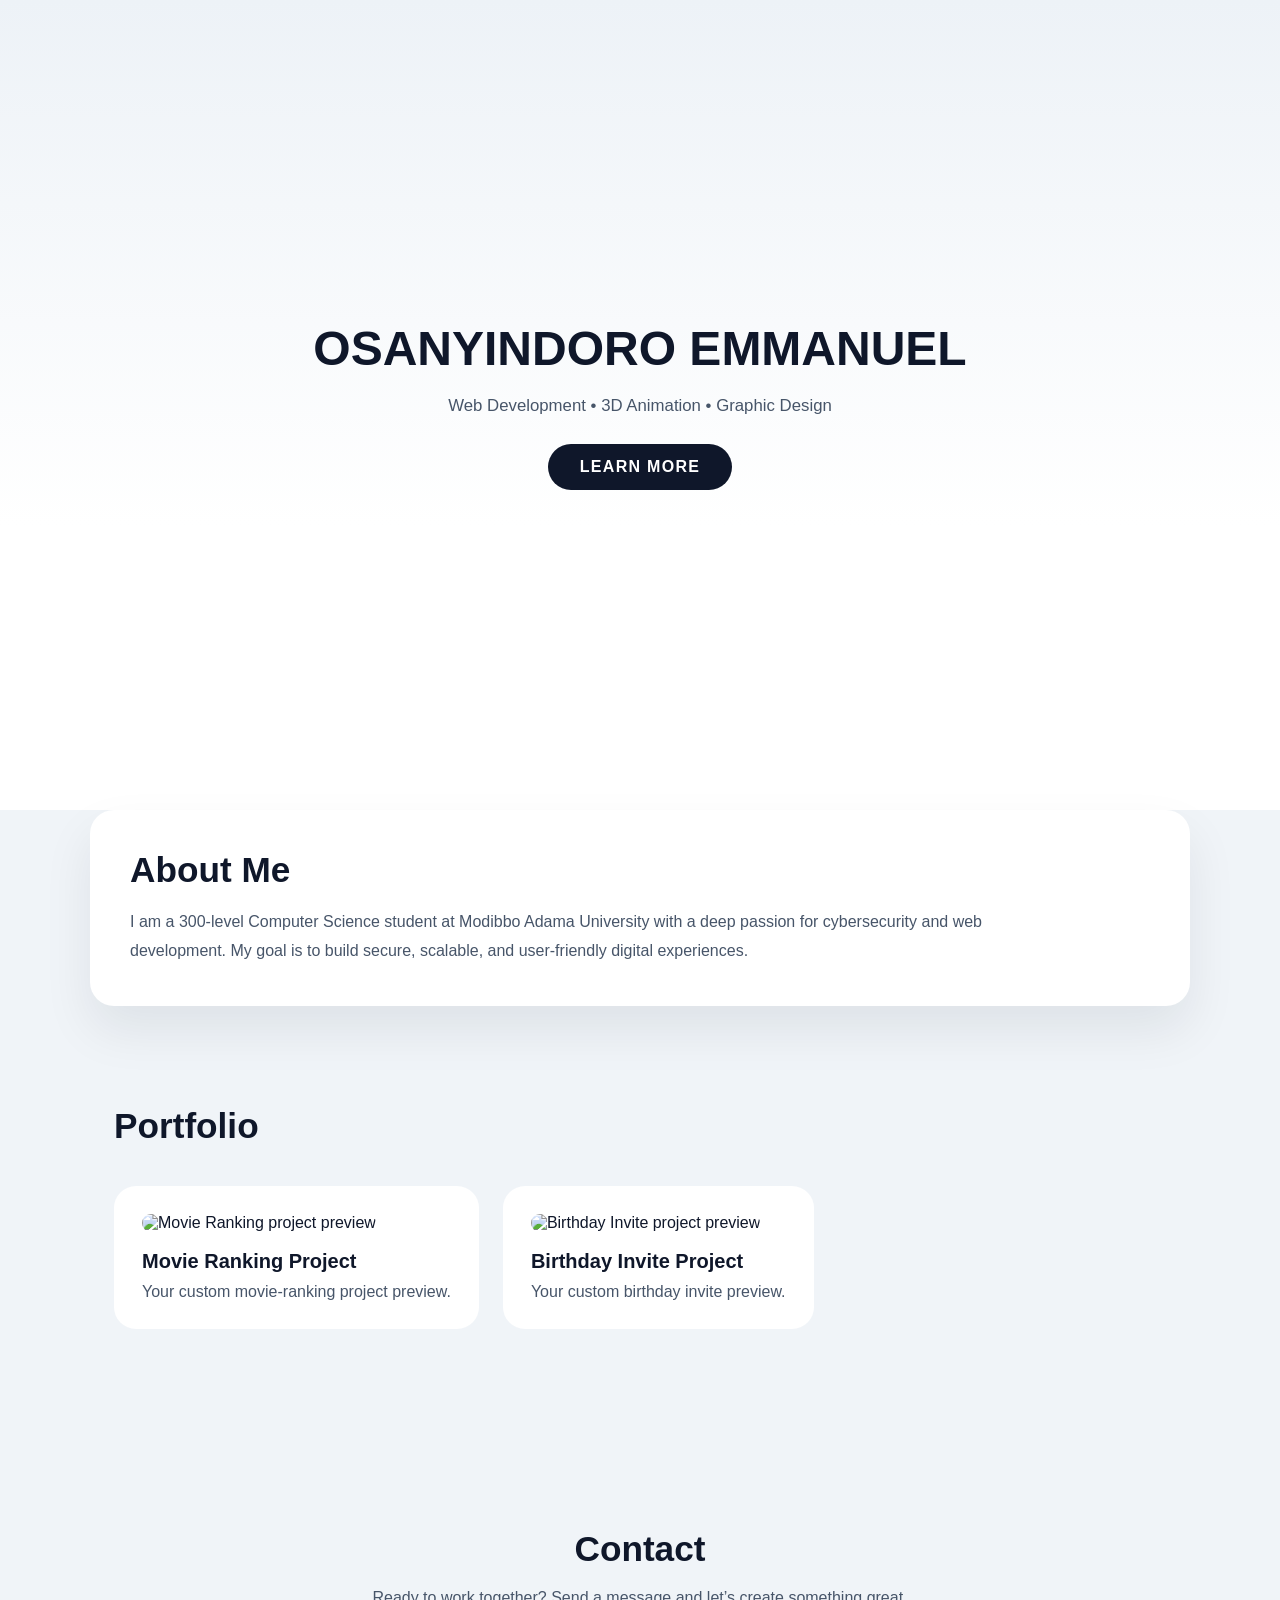
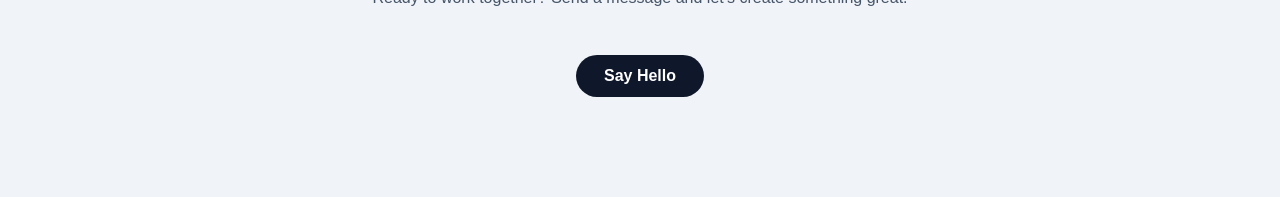
==== index.html @ c469dc28 "Rename main.html to index.html" ====
<!DOCTYPE html>
<html lang="en">
<head>
    <meta charset="UTF-8">
    <meta name="viewport" content="width=device-width, initial-scale=1.0">
    <title>My Portfolio</title>
    <link rel="stylesheet" href="style.css">
</head>
<body>

<section class="hero">
    <div class="hero-content">
        <h1>OSANYINDORO EMMANUEL</h1>
        <p>Web Development • 3D Animation • Graphic Design</p>
        <a href="#about" class="hero-button">Learn More</a>
    </div>
</section>

<section id="about" class="about-section">
    <div class="section-content about-card">
        <h2>About Me</h2>
        <p>I am a 300-level Computer Science student at Modibbo Adama University with a deep passion for cybersecurity and web development. My goal is to build secure, scalable, and user-friendly digital experiences.</p>
    </div>
</section>

<section id="portfolio" class="portfolio-section">
    <div class="section-content">
        <h2>Portfolio</h2>
        <div class="portfolio-grid">
            <div class="portfolio-card">
                <img src="../4.3 HTML Porfolio Project/assets/images/movie-ranking.png" alt="Movie Ranking project preview">
                <h3>Movie Ranking Project</h3>
                <p>Your custom movie-ranking project preview.</p>
            </div>
            <div class="portfolio-card">
                <img src="../4.3 HTML Porfolio Project/assets/images/birthday-invite.png" alt="Birthday Invite project preview">
                <h3>Birthday Invite Project</h3>
                <p>Your custom birthday invite preview.</p>
            </div>
           
        </div>
    </div>
</section>

<section id="contact" class="contact-section">
    <div class="section-content">
        <h2>Contact</h2>
        <p>Ready to work together? Send a message and let’s create something great.</p>
        <button class="cta-button" onclick="window.location.href='./see.html'">Say Hello</button>
    </div>
</section>

</body>
</html>
---- style.css ----
* { margin: 0; padding: 0; box-sizing: border-box; }

body {
    font-family: 'Segoe UI', Tahoma, Geneva, Verdana, sans-serif;
    background: #f0f4f8;
    color: #0f172a;
}

.hero {
    min-height: 90vh;
    background: linear-gradient(180deg, #edf2f7 0%, #ffffff 65%);
    display: flex;
    justify-content: center;
    align-items: center;
    text-align: center;
    padding: 48px 24px;
}

.hero-content {
    max-width: 760px;
    margin: 0 auto;
}

.hero h1 {
    font-size: 3rem;        
    margin-bottom: 20px;    
    
}


.hero p {
    font-size: 1.05rem;
    color: #475569;
    margin-bottom: 28px;
}

.hero-button {
    display: inline-block;
    padding: 14px 32px;
    border-radius: 999px;
    background: #0f172a;
    color: #ffffff;
    text-transform: uppercase;
    font-weight: 700;
    letter-spacing: 0.08em;
    text-decoration: none;
    transition: transform 0.25s ease, background 0.25s ease;
}

.hero-button:hover {
    background: #1e293b;
    transform: translateY(-2px);
}

.section-content { max-width: 1100px; margin: 0 auto; padding: 100px 24px; }

.about-card {
    background: #ffffff;
    padding: 40px;
    border-radius: 24px;
    box-shadow: 0 24px 50px rgba(15, 23, 42, 0.08);
}

.about-card h2 {
    font-size: 2.2rem;
    margin-bottom: 18px;
}

.about-card p {
    line-height: 1.8;
    color: #475569;
    max-width: 860px;
}

.portfolio-section h2,
.contact-section h2 {
    font-size: 2.2rem;
    margin-bottom: 20px;
}

.portfolio-grid {
    display: flex;             
    flex-wrap: wrap;           
    gap: 24px;                 
    margin-top: 40px;          
}


.portfolio-card {
    padding: 28px;
    background: #ffffff;
    border-radius: 22px;
    
    
}

.portfolio-card:hover {
    transform: translateY(-6px);
    
}

.portfolio-card img {
    width: 100%;
    height: 200px;
    object-fit: cover;
    border-radius: 18px;
    margin-bottom: 18px;
}

.portfolio-card h3 {
    margin-bottom: 10px;
    font-size: 1.25rem;
}

.portfolio-card p {
    color: #475569;
}

.contact-section {
    text-align: center;
}

.contact-section p {
    color: #475569;
    max-width: 740px;
    margin: 0 auto 28px;
}

.cta-button {
    margin-top: 20px;
    padding: 12px 28px;
    border: none;
    border-radius: 999px;
    background: #0f172a;
    color: #ffffff;
    font-size: 1rem;
    font-weight: 600;
    cursor: pointer;
    
}

.cta-button:hover {
    background: #1e293b;
    transform: translateY(-1px);
}
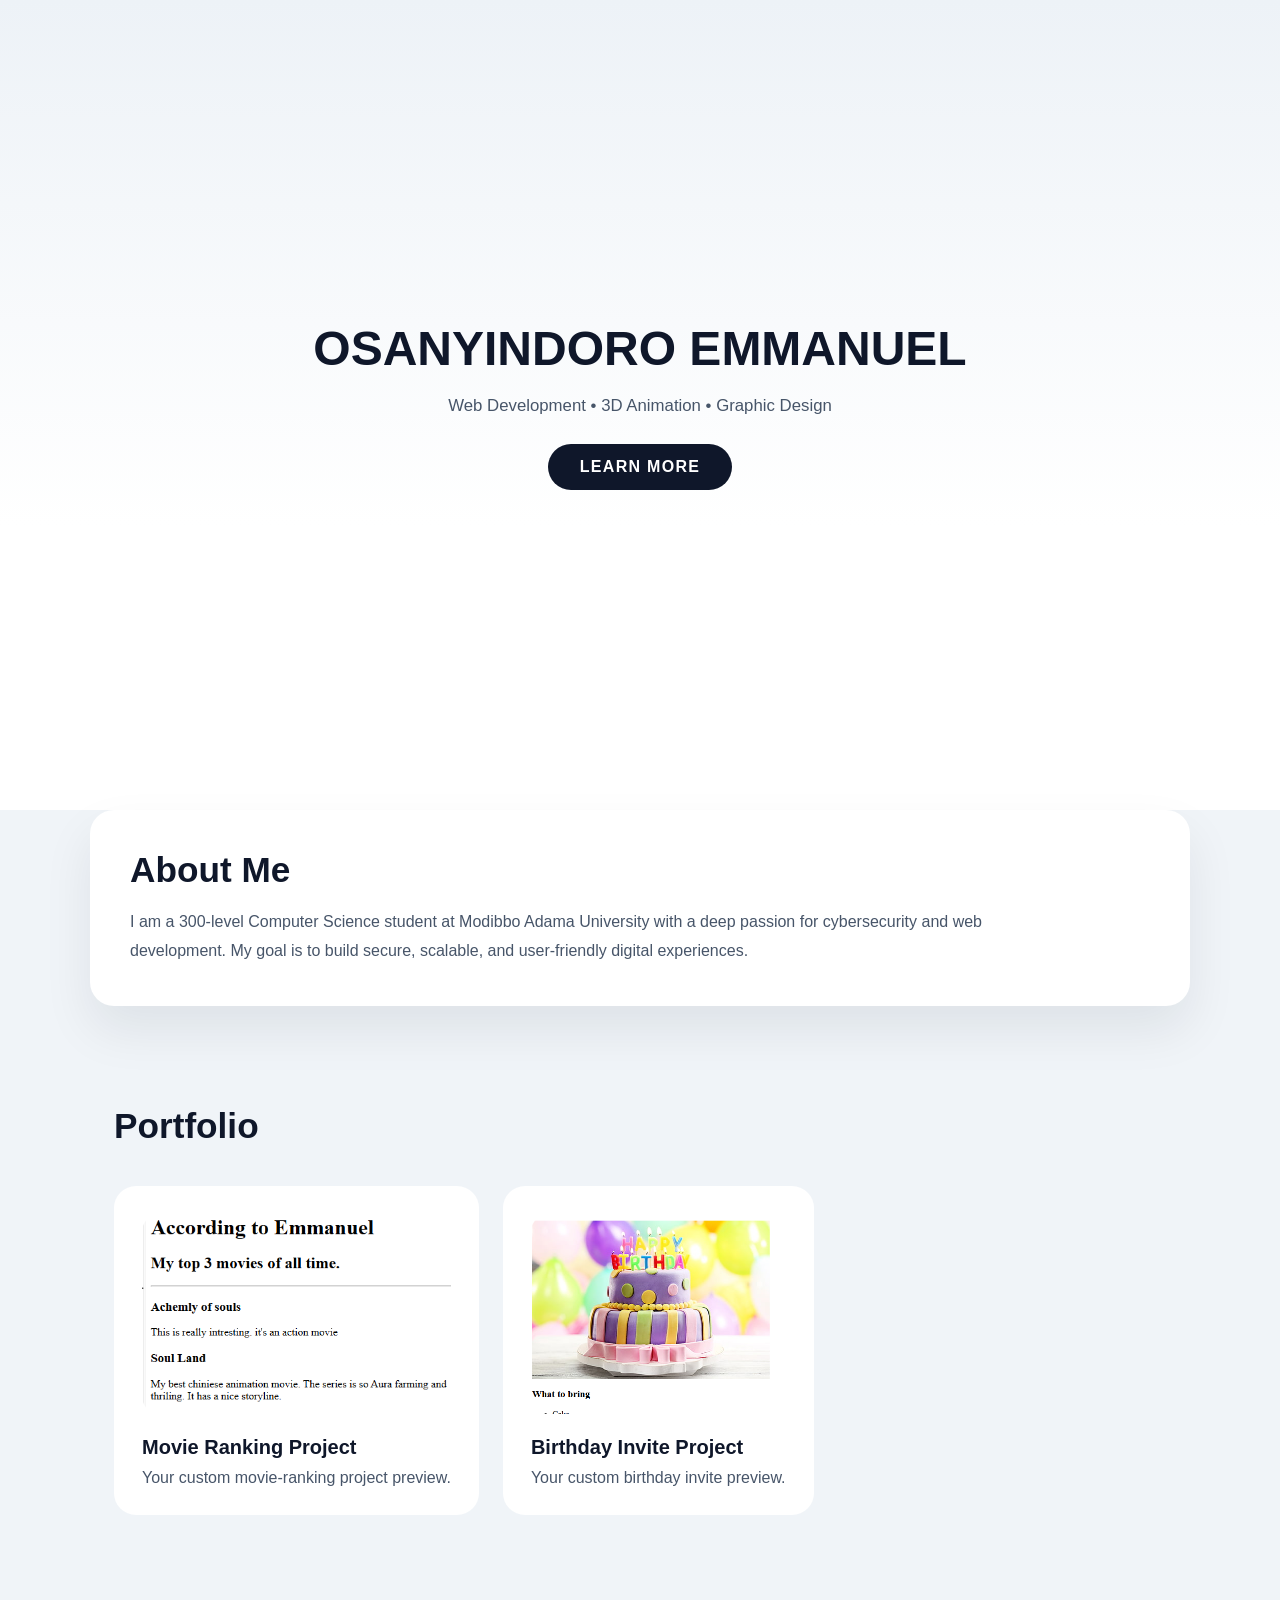
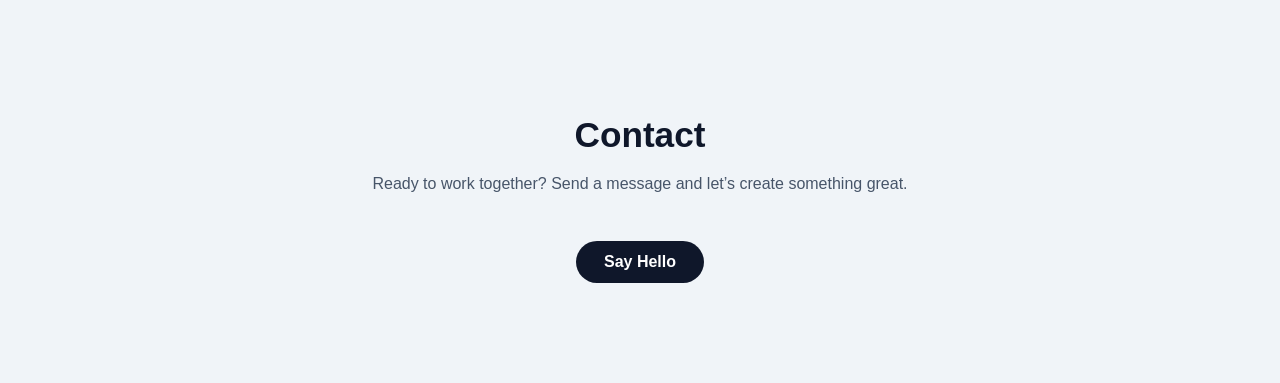
==== commit 06df2c45: "Fix image paths in portfolio section Updated image source paths in portfolio section." ====
--- a/index.html
+++ b/index.html
@@ -28,12 +28,12 @@
         <h2>Portfolio</h2>
         <div class="portfolio-grid">
             <div class="portfolio-card">
-                <img src="../4.3 HTML Porfolio Project/assets/images/movie-ranking.png" alt="Movie Ranking project preview">
+                <img src="Assets/my-image-project.png" alt="Movie Ranking project preview">
                 <h3>Movie Ranking Project</h3>
                 <p>Your custom movie-ranking project preview.</p>
             </div>
             <div class="portfolio-card">
-                <img src="../4.3 HTML Porfolio Project/assets/images/birthday-invite.png" alt="Birthday Invite project preview">
+                <img src="Assets/my-image-project-2.png" alt="Birthday Invite project preview">
                 <h3>Birthday Invite Project</h3>
                 <p>Your custom birthday invite preview.</p>
             </div>
